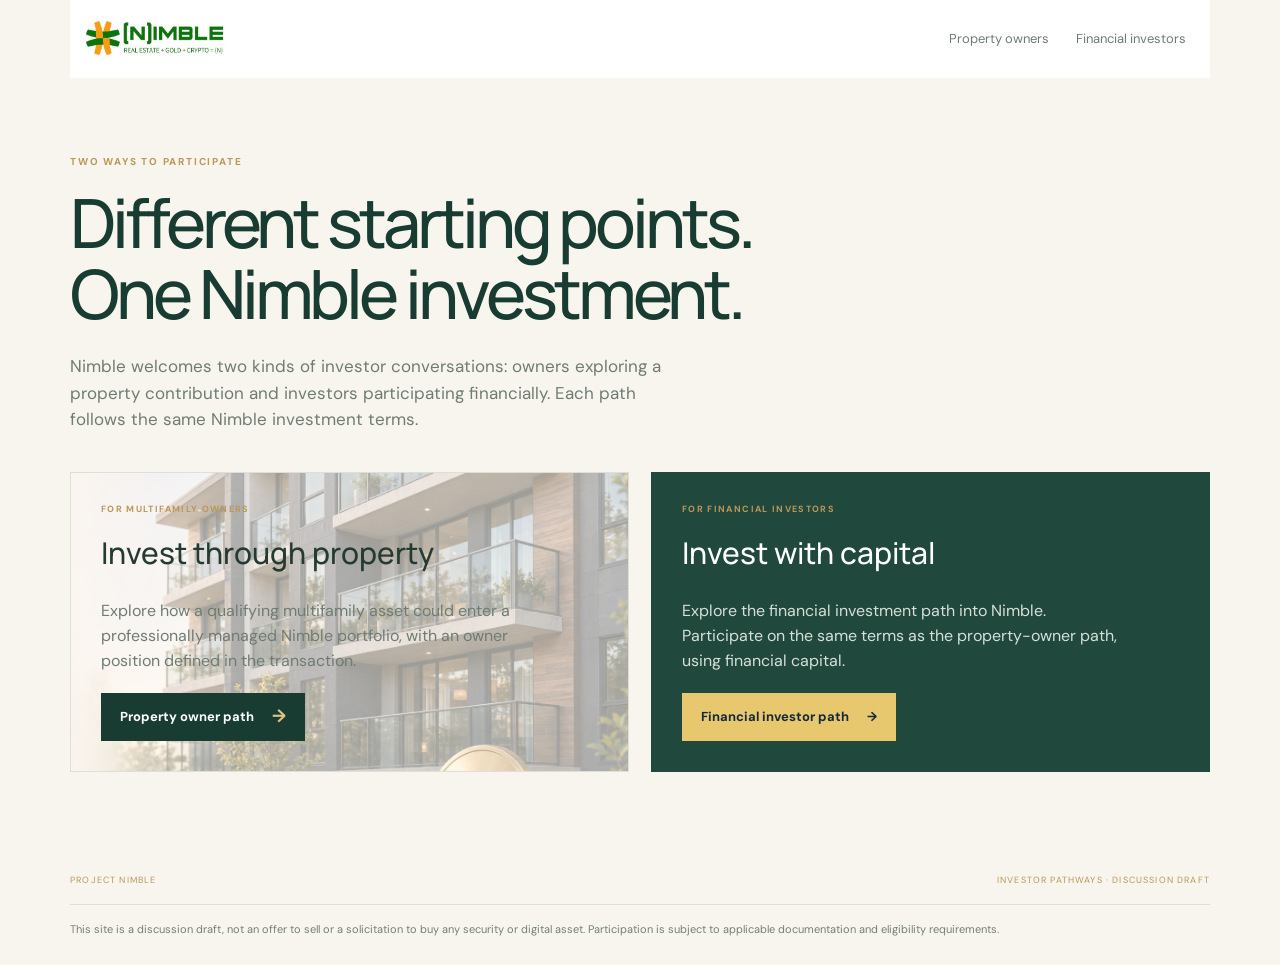
==== index.html @ d8effa25 "Refresh logo crop styling" ====
<!doctype html>
<html lang="en"><head><meta charset="utf-8"><meta name="viewport" content="width=device-width,initial-scale=1"><meta name="description" content="Choose the Project Nimble investment path that fits you."><title>Project Nimble | Investment pathways</title><link rel="stylesheet" href="styles.css?v=4"></head>
<body><header class="header container"><a class="brand" href="./"><img class="brand-logo" src="nimble-logo.jpg" alt="Project Nimble logo: Real Estate + Gold + Crypto = (N)"></a><nav class="nav"><a href="property-owners.html">Property owners</a><a href="financial-investors.html">Financial investors</a></nav></header>
<main class="container persona-hub"><p class="kicker">Two ways to participate</p><h1>Different starting points.<br>One Nimble investment.</h1><p class="hub-intro">Nimble welcomes two kinds of investor conversations: owners exploring a property contribution and investors participating financially. Each path follows the same Nimble investment terms.</p>
<div class="hub-grid"><a class="hub-card" href="property-owners.html"><span class="badge">For multifamily owners</span><h2>Invest through property</h2><p>Explore how a qualifying multifamily asset could enter a professionally managed Nimble portfolio, with an owner position defined in the transaction.</p><span class="button primary">Property owner path <b>→</b></span></a><a class="hub-card dark" href="financial-investors.html"><span class="badge">For financial investors</span><h2>Invest with capital</h2><p>Explore the financial investment path into Nimble. Participate on the same terms as the property-owner path, using financial capital.</p><span class="button" style="background:#e8c86f;color:#142a3b">Financial investor path <b>→</b></span></a></div></main>
<footer class="container footer"><div class="footer-top"><span>PROJECT NIMBLE</span><span>Investor pathways · Discussion draft</span></div><div class="disclaimer">This site is a discussion draft, not an offer to sell or a solicitation to buy any security or digital asset. Participation is subject to applicable documentation and eligibility requirements.</div></footer></body></html>
---- styles.css ----
@import url('https://fonts.googleapis.com/css2?family=DM+Sans:wght@400;500;600;700&family=Manrope:wght@400;500;600;700;800&display=swap');
:root{--paper:#f6f5ef;--ink:#20342c;--forest:#183b2f;--green:#70965d;--gold:#b68e43;--line:#d8ded6;--muted:#68756d;--panel:#fffefa;--tint:#e8eee5;--accent:#79965e;--shadow:0 24px 60px #1b38240e}
*{box-sizing:border-box}html{scroll-behavior:smooth}body{margin:0;background:var(--paper);color:var(--ink);font:16px/1.55 'DM Sans',sans-serif;-webkit-font-smoothing:antialiased}a{color:inherit;text-decoration:none}button,a{font:inherit}.container{width:min(1140px,calc(100% - 48px));margin:0 auto}.header{height:78px;display:flex;align-items:center;justify-content:space-between;border-bottom:1px solid var(--line);background:#fff;position:sticky;top:0;z-index:5;backdrop-filter:blur(12px)}.brand{font:700 17px Manrope,sans-serif;letter-spacing:.12em;color:var(--forest);display:flex;align-items:center;gap:11px}.brand-mark{width:27px;height:27px;border:1px solid var(--gold);border-radius:50%;display:grid;place-items:center;color:var(--gold);font:700 12px Manrope}.brand-logo{width:200px;height:auto;display:block;flex:none}.nav{display:flex;align-items:center;gap:27px;color:var(--muted);font-size:13px}.nav a:hover{color:var(--accent)}.nav-cta{padding:10px 15px;border:1px solid var(--forest);color:var(--forest);font-weight:600}.kicker{font-size:10px;font-weight:700;letter-spacing:.18em;text-transform:uppercase;color:var(--gold);margin:0 0 17px}.hero{padding:82px 0 74px;display:grid;grid-template-columns:1fr .9fr;gap:55px;align-items:center}.hero h1{font:500 clamp(42px,5vw,64px)/1.05 Manrope,sans-serif;letter-spacing:-.055em;color:var(--forest);margin:0;max-width:650px}.hero h1 em{font-style:normal;color:var(--accent)}.lede{font-size:17px;line-height:1.7;max-width:570px;color:var(--muted);margin:23px 0 28px}.actions{display:flex;gap:13px;align-items:center;flex-wrap:wrap}.button{display:inline-flex;min-height:48px;padding:0 19px;align-items:center;gap:18px;font-size:13px;font-weight:700}.primary{background:var(--forest);color:#fff}.primary b{color:#e0c37c;font-size:18px}.secondary{border:1px solid var(--line);background:var(--panel)}.hero-note{margin-top:24px;color:#79847d;font-size:11px;max-width:420px}.visual{min-height:410px;background:var(--tint);position:relative;display:flex;align-items:center;justify-content:center;overflow:hidden}.visual img{position:absolute;width:88%;height:88%;object-fit:contain;z-index:2}.visual:before{content:'';position:absolute;width:280px;height:280px;border:1px solid #c9d4c5;border-radius:50%;right:-73px;top:-117px}.visual:after{content:'';position:absolute;inset:20px;border:1px solid #ffffffb0;z-index:1}.visual-label{position:absolute;bottom:18px;left:20px;z-index:3;font-size:9px;letter-spacing:.14em;color:#718073;text-transform:uppercase}.section{padding:78px 0}.section.alt{background:#edf0e9}.section-head{max-width:680px;margin-bottom:34px}.section-head h2{font:500 clamp(30px,3.6vw,43px)/1.15 Manrope,sans-serif;letter-spacing:-.045em;color:var(--forest);margin:0}.section-head p{color:var(--muted);max-width:600px;line-height:1.7}.steps{display:grid;grid-template-columns:repeat(3,1fr);gap:16px}.step{background:var(--panel);border:1px solid var(--line);padding:24px;min-height:190px}.num{font:600 11px Manrope;color:var(--gold);letter-spacing:.12em}.step h3{font:600 18px Manrope;margin:20px 0 9px;color:var(--forest)}.step p{color:var(--muted);font-size:14px;margin:0}.example{display:grid;grid-template-columns:.8fr 1.2fr;gap:38px;align-items:center;background:var(--forest);color:#fff;padding:37px}.example .kicker{color:#dbc17e}.example h2{font:500 34px/1.1 Manrope;margin:0 0 14px}.example p{color:#d1dbd3;font-size:14px}.example-figure{display:grid;grid-template-columns:1fr auto 1fr;gap:14px;align-items:center;text-align:center}.example-figure strong{font:500 clamp(24px,3vw,38px) Manrope;display:block;color:#fff}.example-figure span{font-size:10px;letter-spacing:.1em;text-transform:uppercase;color:#b8c8bc}.example-figure .arrow{color:#d7bd76;font-size:24px}.common-terms{display:flex;gap:20px;align-items:center;border-top:1px solid #ffffff36;margin-top:27px;padding-top:18px;color:#d1dbd3;font-size:13px}.common-terms strong{color:#fff}.split{display:grid;grid-template-columns:1fr 1fr;gap:20px}.split-card{padding:30px;border:1px solid var(--line);background:var(--panel)}.split-card h3{font:600 19px Manrope;margin:0 0 10px;color:var(--forest)}.split-card p{color:var(--muted);font-size:14px;margin:0}.closing{background:var(--forest);color:white;padding:62px 0;text-align:center}.closing h2{font:500 38px/1.1 Manrope;margin:0 auto 13px;max-width:650px}.closing p{max-width:620px;color:#d2ddd5;margin:0 auto 24px}.closing .primary{background:#f4f0e5;color:var(--forest)}.footer{padding:26px 0;color:#748077;font-size:11px}.footer-top{display:flex;justify-content:space-between;gap:20px;border-bottom:1px solid var(--line);padding-bottom:16px}.disclaimer{padding-top:15px;max-width:950px;line-height:1.7}
.persona-hub{padding:76px 0}.persona-hub h1{font:500 clamp(42px,6vw,68px)/1.05 Manrope;letter-spacing:-.06em;color:var(--forest);max-width:790px;margin:0}.hub-intro{max-width:620px;color:var(--muted);font-size:17px;margin:24px 0 40px}.hub-grid{display:grid;grid-template-columns:1fr 1fr;gap:22px}.hub-card{padding:30px;background:var(--panel);border:1px solid var(--line);min-height:300px;display:flex;flex-direction:column}.hub-card.dark{background:#142a3b;color:#fff;border-color:#142a3b}.hub-card h2{font:500 30px Manrope;margin:15px 0 10px}.hub-card p{color:var(--muted);max-width:440px}.hub-card.dark p{color:#c3d1db}.hub-card .button{margin-top:auto;align-self:flex-start}.badge{font-size:9px;letter-spacing:.15em;text-transform:uppercase;color:var(--gold);font-weight:700}
.visual.property-photo,.visual.capital-photo{background:#dfe5da;box-shadow:var(--shadow)}.visual.property-photo img,.visual.capital-photo img{inset:0;width:100%;height:100%;object-fit:cover}.visual.property-photo img{object-position:77% 16%}.visual.capital-photo img{object-position:center}.visual.property-photo:after,.visual.capital-photo:after{border-color:#ffffff8c}.visual.property-photo .visual-label,.visual.capital-photo .visual-label{background:#183b2ee8;color:#f6f1df;padding:8px 10px;bottom:18px;left:20px}.header{background:#fffefaee}.footer-top span{align-self:center;text-transform:uppercase;letter-spacing:.13em;font-size:9px;color:var(--gold)}
@media(max-width:760px){.container{width:min(100% - 32px,600px)}.header{height:68px}.nav a:not(.nav-cta){display:none}.hero{padding:53px 0 50px;grid-template-columns:1fr;gap:32px}.hero h1{font-size:46px}.visual{min-height:300px}.section{padding:57px 0}.steps,.split,.hub-grid{grid-template-columns:1fr}.step{min-height:0}.example{grid-template-columns:1fr;padding:26px 22px;gap:18px}.example h2{font-size:30px}.example-figure{gap:7px}.example-figure strong{font-size:24px}.example-figure span{font-size:9px}.common-terms{display:block}.common-terms strong{display:block}.footer-top{display:block}.footer-top span{display:block;margin-bottom:6px}.persona-hub{padding:55px 0}.brand-logo{width:165px}}

/* Keep the hub navigation comfortably inside the header edge. */
.header{padding-right:24px}
@media(max-width:760px){.header{padding-right:16px}}

/* Persona cards: shared Nimble green with quiet, audience-specific imagery. */
.hub-card{position:relative;isolation:isolate;overflow:hidden}
.hub-card::before{content:"";position:absolute;inset:0;z-index:-1;background:url("property-owner-hero.png") 74% center/cover no-repeat;opacity:.4}
.hub-card.dark{background:#20483c;color:#fff;border-color:#20483c}
.hub-card.dark::before{background-image:none;opacity:0}
.hub-card.dark p{color:#d6e0d9}
.hub-card>*{position:relative;z-index:1}

/* Ensure the logo/header has no rule, underline or shadow beneath it. */
.header,.brand{border-bottom:0!important;box-shadow:none!important;text-decoration:none!important}
.brand-logo{clip-path:inset(0 0 2px 0)}

/* Refined Nimble campaign system */
:root{--paper:#f7f5ee;--ink:#253b32;--forest:#183c31;--green:#7d9d77;--gold:#b99858;--line:#dedfd7;--muted:#6f7c74;--panel:#fffdf8;--tint:#edf1e9;--accent:#78956f;--shadow:0 22px 54px #1b38240b}
.header{border-bottom-color:#e6e4dc;background:#fffdf9ed}.brand-logo{width:176px;mix-blend-mode:multiply}.hero{padding:92px 0 84px;grid-template-columns:1fr .92fr;gap:68px}.hero h1{font-size:clamp(40px,4.7vw,60px);line-height:1.08;letter-spacing:-.05em}.section.alt{background:#eef1eb}.step{background:#fffdf9b8;border-color:#e0e2da;padding:27px;box-shadow:0 12px 32px #193b2e08}.example{gap:42px;background:#20483c;padding:42px;border-radius:2px;box-shadow:0 18px 48px #173b2e12}.split-card{padding:32px;border-color:#e0e1d9;background:#fffdf9b8}.closing{background:#1d4136;padding:68px 0}.visual.property-photo,.visual.capital-photo{background:#e7ebe3;border:1px solid #e1e2d9}.visual.property-photo .visual-label,.visual.capital-photo .visual-label{background:#183b2fc7;backdrop-filter:blur(8px)}
@media(max-width:760px){.hero{padding:58px 0 54px;grid-template-columns:1fr;gap:36px}.brand-logo{width:160px}.example{padding:29px 23px;gap:22px}}

/* Integrate the logo and navigation with the page instead of a separate strip. */
.header{padding-right:24px;border-bottom:0;background:#fff}
.brand-logo{mix-blend-mode:multiply}
@media(max-width:760px){.header{padding-right:16px}}
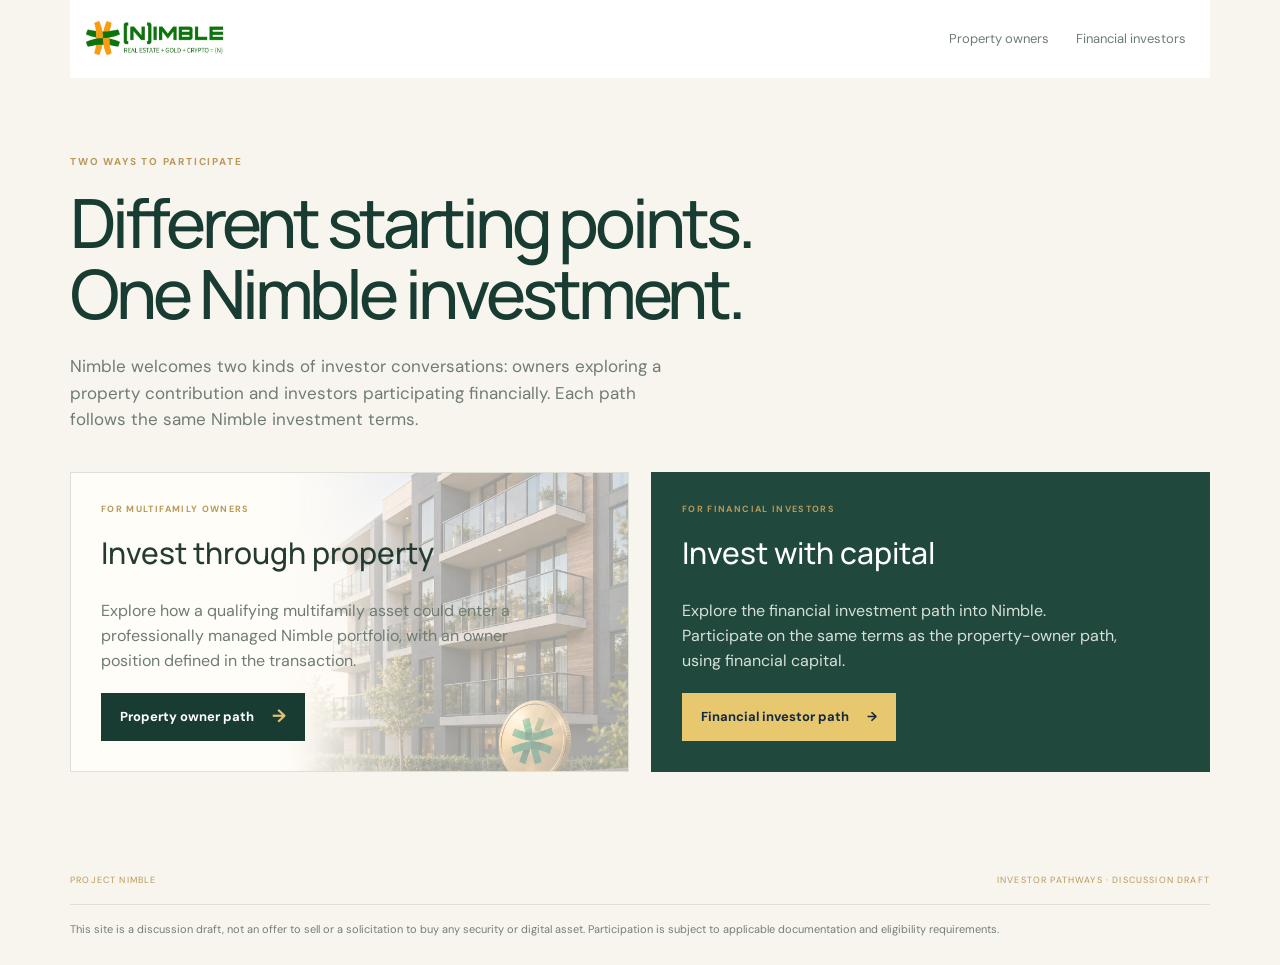
==== commit ae130cb5: "Refresh property card image styling" ====
--- a/index.html
+++ b/index.html
@@ -1,5 +1,5 @@
 <!doctype html>
-<html lang="en"><head><meta charset="utf-8"><meta name="viewport" content="width=device-width,initial-scale=1"><meta name="description" content="Choose the Project Nimble investment path that fits you."><title>Project Nimble | Investment pathways</title><link rel="stylesheet" href="styles.css?v=4"></head>
+<html lang="en"><head><meta charset="utf-8"><meta name="viewport" content="width=device-width,initial-scale=1"><meta name="description" content="Choose the Project Nimble investment path that fits you."><title>Project Nimble | Investment pathways</title><link rel="stylesheet" href="styles.css?v=5"></head>
 <body><header class="header container"><a class="brand" href="./"><img class="brand-logo" src="nimble-logo.jpg" alt="Project Nimble logo: Real Estate + Gold + Crypto = (N)"></a><nav class="nav"><a href="property-owners.html">Property owners</a><a href="financial-investors.html">Financial investors</a></nav></header>
 <main class="container persona-hub"><p class="kicker">Two ways to participate</p><h1>Different starting points.<br>One Nimble investment.</h1><p class="hub-intro">Nimble welcomes two kinds of investor conversations: owners exploring a property contribution and investors participating financially. Each path follows the same Nimble investment terms.</p>
 <div class="hub-grid"><a class="hub-card" href="property-owners.html"><span class="badge">For multifamily owners</span><h2>Invest through property</h2><p>Explore how a qualifying multifamily asset could enter a professionally managed Nimble portfolio, with an owner position defined in the transaction.</p><span class="button primary">Property owner path <b>→</b></span></a><a class="hub-card dark" href="financial-investors.html"><span class="badge">For financial investors</span><h2>Invest with capital</h2><p>Explore the financial investment path into Nimble. Participate on the same terms as the property-owner path, using financial capital.</p><span class="button" style="background:#e8c86f;color:#142a3b">Financial investor path <b>→</b></span></a></div></main>
--- a/styles.css
+++ b/styles.css
@@ -16,6 +16,7 @@
 .hub-card.dark::before{background-image:none;opacity:0}
 .hub-card.dark p{color:#d6e0d9}
 .hub-card>*{position:relative;z-index:1}
+.hub-card:not(.dark)::before{left:auto;width:64%;background-size:cover;background-position:center;opacity:.4;-webkit-mask-image:linear-gradient(to right,transparent 0,#000 42%);mask-image:linear-gradient(to right,transparent 0,#000 42%)}
 
 /* Ensure the logo/header has no rule, underline or shadow beneath it. */
 .header,.brand{border-bottom:0!important;box-shadow:none!important;text-decoration:none!important}
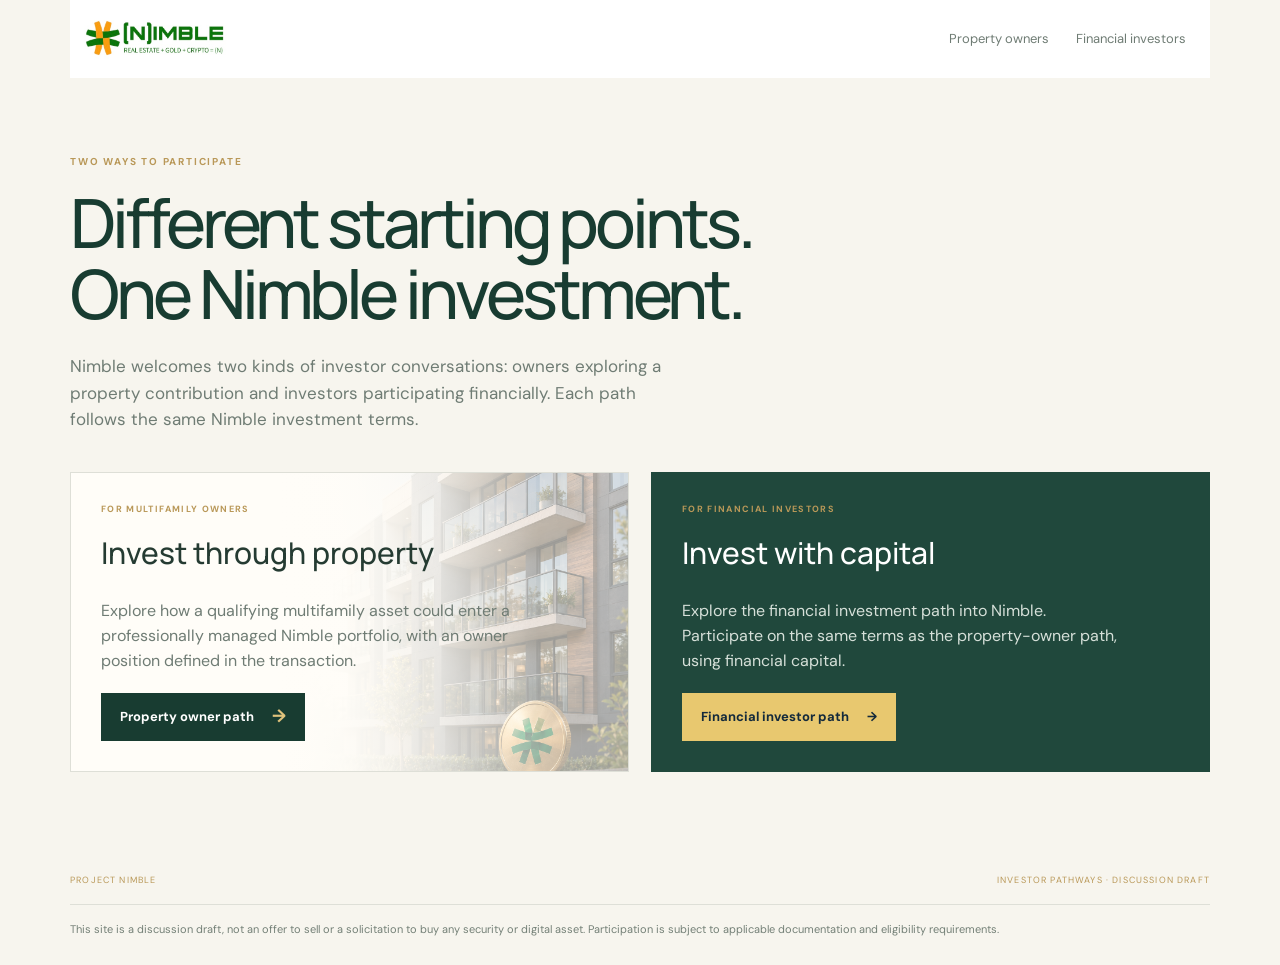
==== commit 76b605bb: "Fix sell sheet overflow and rebuild investor infographics" ====
--- a/index.html
+++ b/index.html
@@ -1,5 +1,5 @@
 <!doctype html>
-<html lang="en"><head><meta charset="utf-8"><meta name="viewport" content="width=device-width,initial-scale=1"><meta name="description" content="Choose the Project Nimble investment path that fits you."><title>Project Nimble | Investment pathways</title><link rel="stylesheet" href="styles.css?v=5"></head>
+<html lang="en"><head><meta charset="utf-8"><meta name="viewport" content="width=device-width,initial-scale=1"><meta name="description" content="Choose the Project Nimble investment path that fits you."><title>Project Nimble | Investment pathways</title><link rel="stylesheet" href="styles.css?v=6"></head>
 <body><header class="header container"><a class="brand" href="./"><img class="brand-logo" src="nimble-logo.jpg" alt="Project Nimble logo: Real Estate + Gold + Crypto = (N)"></a><nav class="nav"><a href="property-owners.html">Property owners</a><a href="financial-investors.html">Financial investors</a></nav></header>
 <main class="container persona-hub"><p class="kicker">Two ways to participate</p><h1>Different starting points.<br>One Nimble investment.</h1><p class="hub-intro">Nimble welcomes two kinds of investor conversations: owners exploring a property contribution and investors participating financially. Each path follows the same Nimble investment terms.</p>
 <div class="hub-grid"><a class="hub-card" href="property-owners.html"><span class="badge">For multifamily owners</span><h2>Invest through property</h2><p>Explore how a qualifying multifamily asset could enter a professionally managed Nimble portfolio, with an owner position defined in the transaction.</p><span class="button primary">Property owner path <b>→</b></span></a><a class="hub-card dark" href="financial-investors.html"><span class="badge">For financial investors</span><h2>Invest with capital</h2><p>Explore the financial investment path into Nimble. Participate on the same terms as the property-owner path, using financial capital.</p><span class="button" style="background:#e8c86f;color:#142a3b">Financial investor path <b>→</b></span></a></div></main>
--- a/styles.css
+++ b/styles.css
@@ -17,6 +17,8 @@
 .hub-card.dark p{color:#d6e0d9}
 .hub-card>*{position:relative;z-index:1}
 .hub-card:not(.dark)::before{left:auto;width:64%;background-size:cover;background-position:center;opacity:.4;-webkit-mask-image:linear-gradient(to right,transparent 0,#000 42%);mask-image:linear-gradient(to right,transparent 0,#000 42%)}
+.hub-card:not(.dark)::after{content:"";position:absolute;inset:0;z-index:0;background:linear-gradient(to right,rgba(255,253,248,.98) 0%,rgba(255,253,248,.94) 48%,rgba(255,253,248,.66) 66%,transparent 84%);pointer-events:none}
+.hub-card:not(.dark)>*{z-index:2}
 
 /* Ensure the logo/header has no rule, underline or shadow beneath it. */
 .header,.brand{border-bottom:0!important;box-shadow:none!important;text-decoration:none!important}
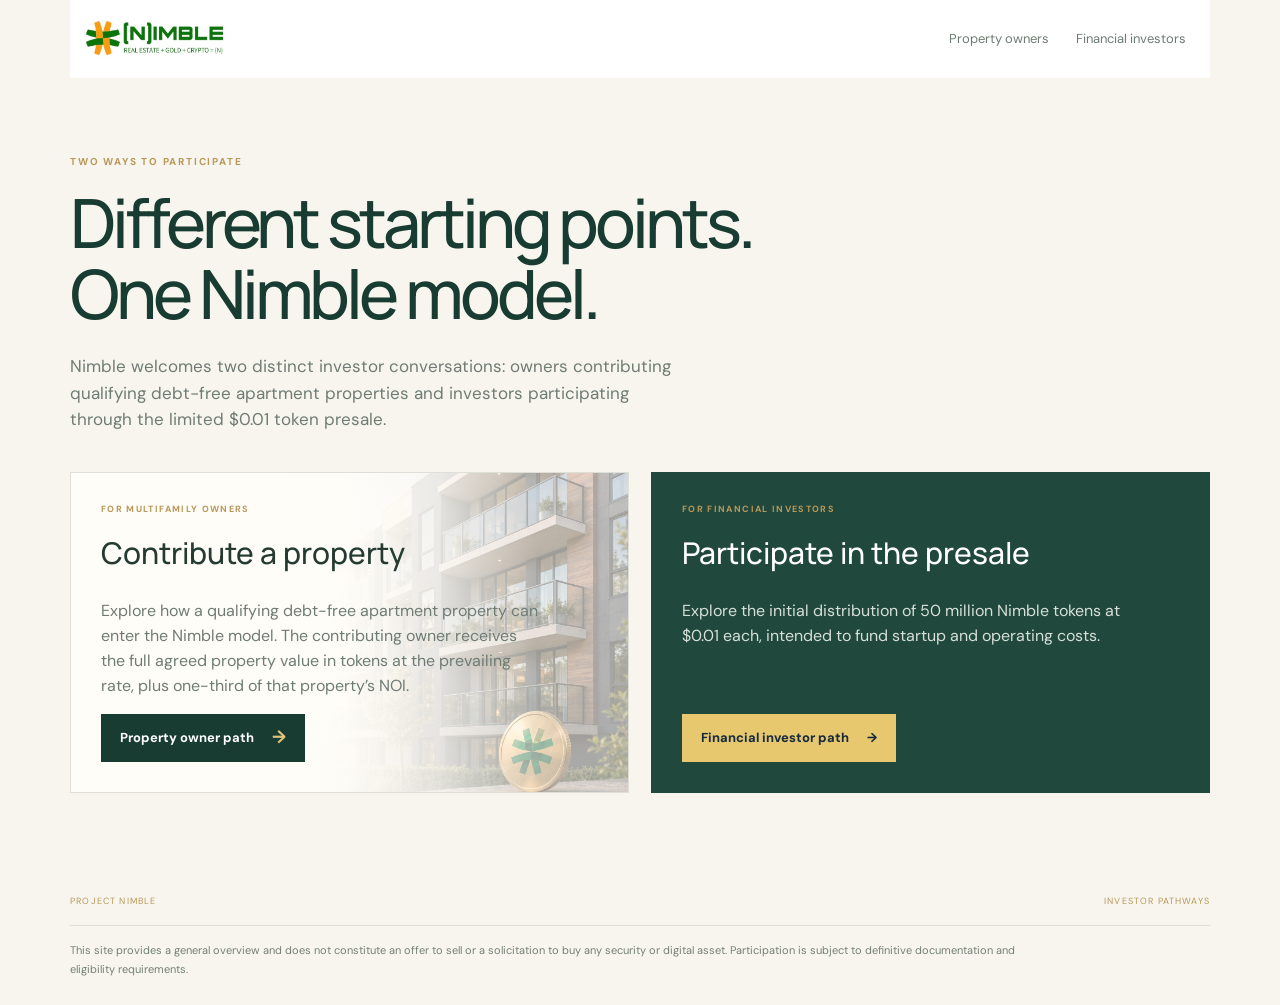
==== commit 0433525e: "Clarify Nimble investor pathways" ====
--- a/index.html
+++ b/index.html
@@ -1,6 +1,6 @@
 <!doctype html>
-<html lang="en"><head><meta charset="utf-8"><meta name="viewport" content="width=device-width,initial-scale=1"><meta name="description" content="Choose the Project Nimble investment path that fits you."><title>Project Nimble | Investment pathways</title><link rel="stylesheet" href="styles.css?v=6"></head>
+<html lang="en"><head><meta charset="utf-8"><meta name="viewport" content="width=device-width,initial-scale=1"><meta name="description" content="Choose the Project Nimble investment path that fits you."><title>Project Nimble | Investment pathways</title><link rel="stylesheet" href="styles.css?v=7"></head>
 <body><header class="header container"><a class="brand" href="./"><img class="brand-logo" src="nimble-logo.jpg" alt="Project Nimble logo: Real Estate + Gold + Crypto = (N)"></a><nav class="nav"><a href="property-owners.html">Property owners</a><a href="financial-investors.html">Financial investors</a></nav></header>
-<main class="container persona-hub"><p class="kicker">Two ways to participate</p><h1>Different starting points.<br>One Nimble investment.</h1><p class="hub-intro">Nimble welcomes two kinds of investor conversations: owners exploring a property contribution and investors participating financially. Each path follows the same Nimble investment terms.</p>
-<div class="hub-grid"><a class="hub-card" href="property-owners.html"><span class="badge">For multifamily owners</span><h2>Invest through property</h2><p>Explore how a qualifying multifamily asset could enter a professionally managed Nimble portfolio, with an owner position defined in the transaction.</p><span class="button primary">Property owner path <b>→</b></span></a><a class="hub-card dark" href="financial-investors.html"><span class="badge">For financial investors</span><h2>Invest with capital</h2><p>Explore the financial investment path into Nimble. Participate on the same terms as the property-owner path, using financial capital.</p><span class="button" style="background:#e8c86f;color:#142a3b">Financial investor path <b>→</b></span></a></div></main>
-<footer class="container footer"><div class="footer-top"><span>PROJECT NIMBLE</span><span>Investor pathways · Discussion draft</span></div><div class="disclaimer">This site is a discussion draft, not an offer to sell or a solicitation to buy any security or digital asset. Participation is subject to applicable documentation and eligibility requirements.</div></footer></body></html>
+<main class="container persona-hub"><p class="kicker">Two ways to participate</p><h1>Different starting points.<br>One Nimble model.</h1><p class="hub-intro">Nimble welcomes two distinct investor conversations: owners contributing qualifying debt-free apartment properties and investors participating through the limited $0.01 token presale.</p>
+<div class="hub-grid"><a class="hub-card" href="property-owners.html"><span class="badge">For multifamily owners</span><h2>Contribute a property</h2><p>Explore how a qualifying debt-free apartment property can enter the Nimble model. The contributing owner receives the full agreed property value in tokens at the prevailing rate, plus one-third of that property’s NOI.</p><span class="button primary">Property owner path <b>→</b></span></a><a class="hub-card dark" href="financial-investors.html"><span class="badge">For financial investors</span><h2>Participate in the presale</h2><p>Explore the initial distribution of 50 million Nimble tokens at $0.01 each, intended to fund startup and operating costs.</p><span class="button" style="background:#e8c86f;color:#142a3b">Financial investor path <b>→</b></span></a></div></main>
+<footer class="container footer"><div class="footer-top"><span>PROJECT NIMBLE</span><span>Investor pathways</span></div><div class="disclaimer">This site provides a general overview and does not constitute an offer to sell or a solicitation to buy any security or digital asset. Participation is subject to definitive documentation and eligibility requirements.</div></footer></body></html>
--- a/styles.css
+++ b/styles.css
@@ -32,4 +32,38 @@
 /* Integrate the logo and navigation with the page instead of a separate strip. */
 .header{padding-right:24px;border-bottom:0;background:#fff}
 .brand-logo{mix-blend-mode:multiply}
+.example-figure>div:first-child,.example-figure>div:last-child{position:relative;padding:16px 10px 14px;border:1px solid #ffffff26;background:linear-gradient(145deg,#ffffff12,#ffffff04);border-radius:3px}
+.example-figure>div:first-child:before,.example-figure>div:last-child:before{content:'VALUE IN';position:absolute;top:-8px;left:12px;padding:0 6px;background:#20483c;color:#dbc17e;font:700 8px Manrope;letter-spacing:.14em}
+.example-figure>div:last-child:before{content:'COIN ALLOCATION'}
+.allocation-steps{margin-top:22px;position:relative}
+.allocation-steps .step{position:relative;overflow:hidden;border:1px solid #dfe4dc;background:linear-gradient(150deg,#fffdf8 10%,#eef2eb 100%);box-shadow:0 14px 32px #173b2e0c}
+.allocation-steps .step:after{content:attr(data-share);position:absolute;right:12px;bottom:-35px;font:500 94px/1 Manrope;color:#183c310d;pointer-events:none}
+.allocation-steps .step:nth-child(2){background:linear-gradient(150deg,#fffdf8 10%,#f1eadb 100%)}
+.allocation-steps .step h3,.allocation-steps .step p,.allocation-steps .step .num{position:relative;z-index:1}
+.allocation-steps .num{display:inline-block;padding:6px 9px;border-radius:30px;background:#b9985818}
+.example-figure>div:first-child:before{content:'PROPERTY VALUE';}
+.property-example .example-figure>div:first-child:before{content:'PROPERTY VALUE';}
+.capital-example .example-figure>div:first-child:before{content:'CAPITAL INVESTED';}
+.allocation-heading{display:flex;align-items:center;gap:14px;margin:28px 0 14px;color:var(--gold);font:700 10px Manrope;letter-spacing:.18em;text-transform:uppercase}
+.allocation-heading:after{content:'';height:1px;flex:1;background:linear-gradient(90deg,#b9985860,transparent)}
+.section .steps[style*="margin-top:20px"] .step{position:relative;overflow:hidden;background:linear-gradient(140deg,#fffdf9,#edf2eb);border-color:#dfe4dc;box-shadow:0 14px 30px #183c310c}
+.section .steps[style*="margin-top:20px"] .step:nth-child(2){background:linear-gradient(140deg,#fffdf9,#f0e8d8)}
+.section .steps[style*="margin-top:20px"] .step:after{content:'⅓';position:absolute;right:12px;bottom:-30px;font:500 104px/1 Manrope;color:#183c310c}
+.section .steps[style*="margin-top:20px"] .step .num{display:inline-block;padding:6px 9px;border-radius:30px;background:#b9985818}
+.split-card{position:relative;overflow:hidden}
+.split-card:first-child:before{content:'⅓';position:absolute;right:18px;top:-14px;font:500 76px Manrope;color:#183c310b}
 @media(max-width:760px){.header{padding-right:16px}}
+
+/* Bring the three-part allocation forward and give it a quieter visual hierarchy. */
+.example .allocation-summary{border:0;border-left:2px solid #d7bd76;margin:0 0 18px;padding:0 0 0 12px;gap:6px;align-items:flex-start;flex-direction:column;font-size:12px;color:#d1dbd3}
+.example .allocation-summary strong{font-size:13px;color:#f3e5b6}
+.example .example-figure{margin-top:2px}
+@media(max-width:760px){.example .allocation-summary{display:flex;margin-bottom:14px}.example .allocation-summary strong{display:block}}
+
+/* Allocation is the first information section after each hero. */
+.allocation-overview .section-head{margin-bottom:25px}
+.allocation-overview .step{min-height:172px}
+
+/* Keep anchored sections clear of the sticky navigation and fit small screens. */
+#allocation{scroll-margin-top:90px}
+@media(max-width:380px){.brand-logo{width:124px}.header{padding-right:12px}.nav{gap:0}.nav-cta{padding:8px 9px;font-size:11px;white-space:nowrap}}
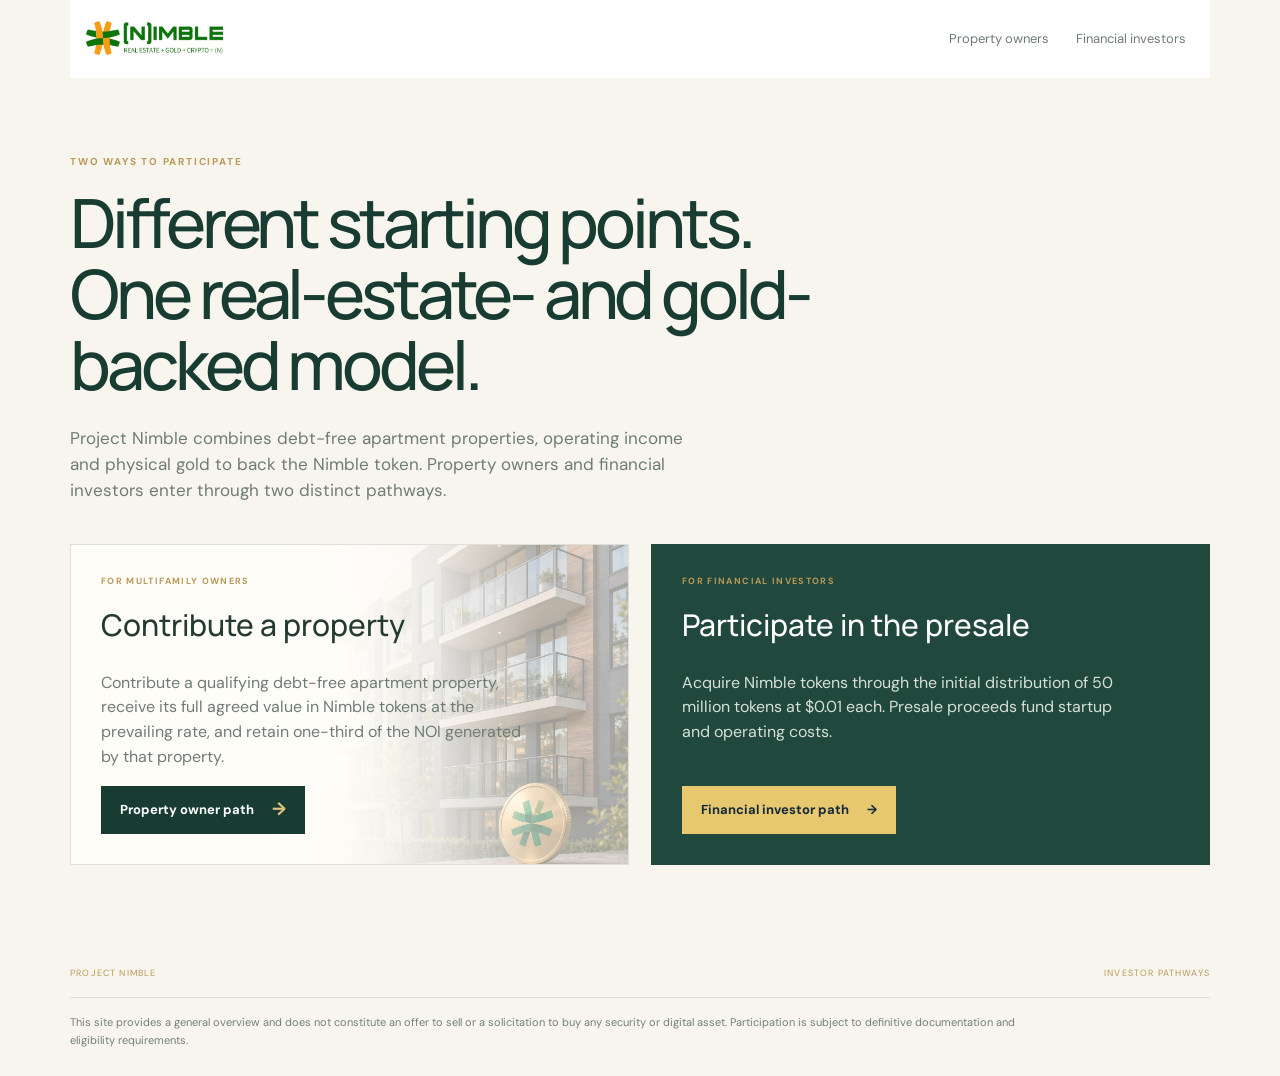
==== commit 07d7d550: "Strengthen Nimble hub positioning" ====
--- a/index.html
+++ b/index.html
@@ -1,6 +1,6 @@
 <!doctype html>
-<html lang="en"><head><meta charset="utf-8"><meta name="viewport" content="width=device-width,initial-scale=1"><meta name="description" content="Choose the Project Nimble investment path that fits you."><title>Project Nimble | Investment pathways</title><link rel="stylesheet" href="styles.css?v=7"></head>
+<html lang="en"><head><meta charset="utf-8"><meta name="viewport" content="width=device-width,initial-scale=1"><meta name="description" content="Choose a Project Nimble pathway into a real-estate- and gold-backed token model."><title>Project Nimble | Investment pathways</title><link rel="stylesheet" href="styles.css?v=7"></head>
 <body><header class="header container"><a class="brand" href="./"><img class="brand-logo" src="nimble-logo.jpg" alt="Project Nimble logo: Real Estate + Gold + Crypto = (N)"></a><nav class="nav"><a href="property-owners.html">Property owners</a><a href="financial-investors.html">Financial investors</a></nav></header>
-<main class="container persona-hub"><p class="kicker">Two ways to participate</p><h1>Different starting points.<br>One Nimble model.</h1><p class="hub-intro">Nimble welcomes two distinct investor conversations: owners contributing qualifying debt-free apartment properties and investors participating through the limited $0.01 token presale.</p>
-<div class="hub-grid"><a class="hub-card" href="property-owners.html"><span class="badge">For multifamily owners</span><h2>Contribute a property</h2><p>Explore how a qualifying debt-free apartment property can enter the Nimble model. The contributing owner receives the full agreed property value in tokens at the prevailing rate, plus one-third of that property’s NOI.</p><span class="button primary">Property owner path <b>→</b></span></a><a class="hub-card dark" href="financial-investors.html"><span class="badge">For financial investors</span><h2>Participate in the presale</h2><p>Explore the initial distribution of 50 million Nimble tokens at $0.01 each, intended to fund startup and operating costs.</p><span class="button" style="background:#e8c86f;color:#142a3b">Financial investor path <b>→</b></span></a></div></main>
+<main class="container persona-hub"><p class="kicker">Two ways to participate</p><h1>Different starting points.<br>One real-estate- and gold-backed model.</h1><p class="hub-intro">Project Nimble combines debt-free apartment properties, operating income and physical gold to back the Nimble token. Property owners and financial investors enter through two distinct pathways.</p>
+<div class="hub-grid"><a class="hub-card" href="property-owners.html"><span class="badge">For multifamily owners</span><h2>Contribute a property</h2><p>Contribute a qualifying debt-free apartment property, receive its full agreed value in Nimble tokens at the prevailing rate, and retain one-third of the NOI generated by that property.</p><span class="button primary">Property owner path <b>→</b></span></a><a class="hub-card dark" href="financial-investors.html"><span class="badge">For financial investors</span><h2>Participate in the presale</h2><p>Acquire Nimble tokens through the initial distribution of 50 million tokens at $0.01 each. Presale proceeds fund startup and operating costs.</p><span class="button" style="background:#e8c86f;color:#142a3b">Financial investor path <b>→</b></span></a></div></main>
 <footer class="container footer"><div class="footer-top"><span>PROJECT NIMBLE</span><span>Investor pathways</span></div><div class="disclaimer">This site provides a general overview and does not constitute an offer to sell or a solicitation to buy any security or digital asset. Participation is subject to definitive documentation and eligibility requirements.</div></footer></body></html>
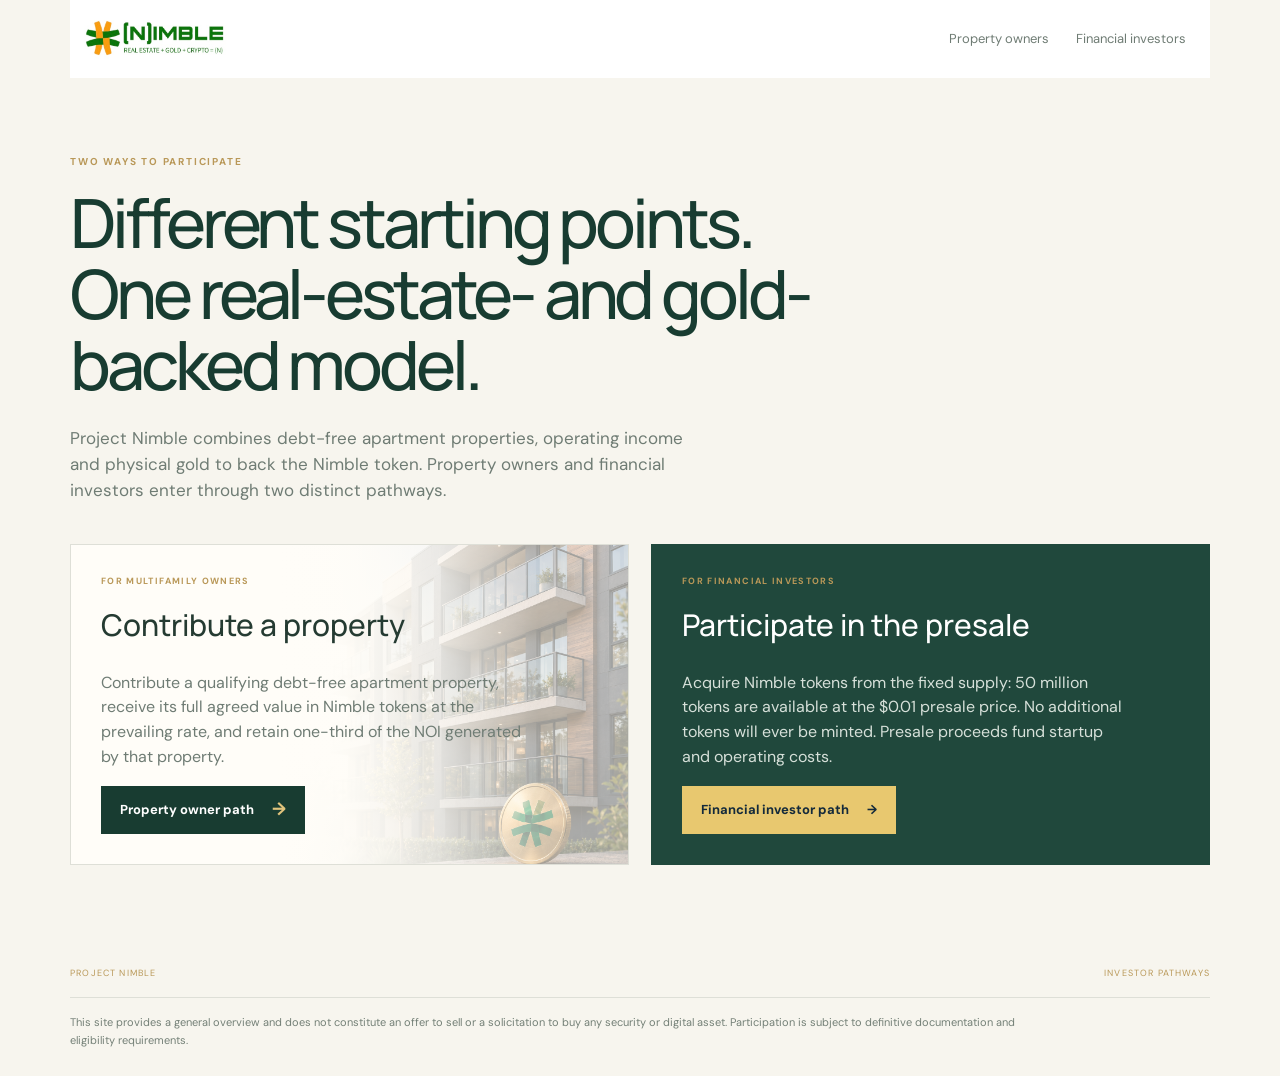
==== commit 9d0555f4: "Clarify fixed token supply on investor hub" ====
--- a/index.html
+++ b/index.html
@@ -2,5 +2,5 @@
 <html lang="en"><head><meta charset="utf-8"><meta name="viewport" content="width=device-width,initial-scale=1"><meta name="description" content="Choose a Project Nimble pathway into a real-estate- and gold-backed token model."><title>Project Nimble | Investment pathways</title><link rel="stylesheet" href="styles.css?v=7"></head>
 <body><header class="header container"><a class="brand" href="./"><img class="brand-logo" src="nimble-logo.jpg" alt="Project Nimble logo: Real Estate + Gold + Crypto = (N)"></a><nav class="nav"><a href="property-owners.html">Property owners</a><a href="financial-investors.html">Financial investors</a></nav></header>
 <main class="container persona-hub"><p class="kicker">Two ways to participate</p><h1>Different starting points.<br>One real-estate- and gold-backed model.</h1><p class="hub-intro">Project Nimble combines debt-free apartment properties, operating income and physical gold to back the Nimble token. Property owners and financial investors enter through two distinct pathways.</p>
-<div class="hub-grid"><a class="hub-card" href="property-owners.html"><span class="badge">For multifamily owners</span><h2>Contribute a property</h2><p>Contribute a qualifying debt-free apartment property, receive its full agreed value in Nimble tokens at the prevailing rate, and retain one-third of the NOI generated by that property.</p><span class="button primary">Property owner path <b>→</b></span></a><a class="hub-card dark" href="financial-investors.html"><span class="badge">For financial investors</span><h2>Participate in the presale</h2><p>Acquire Nimble tokens through the initial distribution of 50 million tokens at $0.01 each. Presale proceeds fund startup and operating costs.</p><span class="button" style="background:#e8c86f;color:#142a3b">Financial investor path <b>→</b></span></a></div></main>
+<div class="hub-grid"><a class="hub-card" href="property-owners.html"><span class="badge">For multifamily owners</span><h2>Contribute a property</h2><p>Contribute a qualifying debt-free apartment property, receive its full agreed value in Nimble tokens at the prevailing rate, and retain one-third of the NOI generated by that property.</p><span class="button primary">Property owner path <b>→</b></span></a><a class="hub-card dark" href="financial-investors.html"><span class="badge">For financial investors</span><h2>Participate in the presale</h2><p>Acquire Nimble tokens from the fixed supply: 50 million tokens are available at the $0.01 presale price. No additional tokens will ever be minted. Presale proceeds fund startup and operating costs.</p><span class="button" style="background:#e8c86f;color:#142a3b">Financial investor path <b>→</b></span></a></div></main>
 <footer class="container footer"><div class="footer-top"><span>PROJECT NIMBLE</span><span>Investor pathways</span></div><div class="disclaimer">This site provides a general overview and does not constitute an offer to sell or a solicitation to buy any security or digital asset. Participation is subject to definitive documentation and eligibility requirements.</div></footer></body></html>
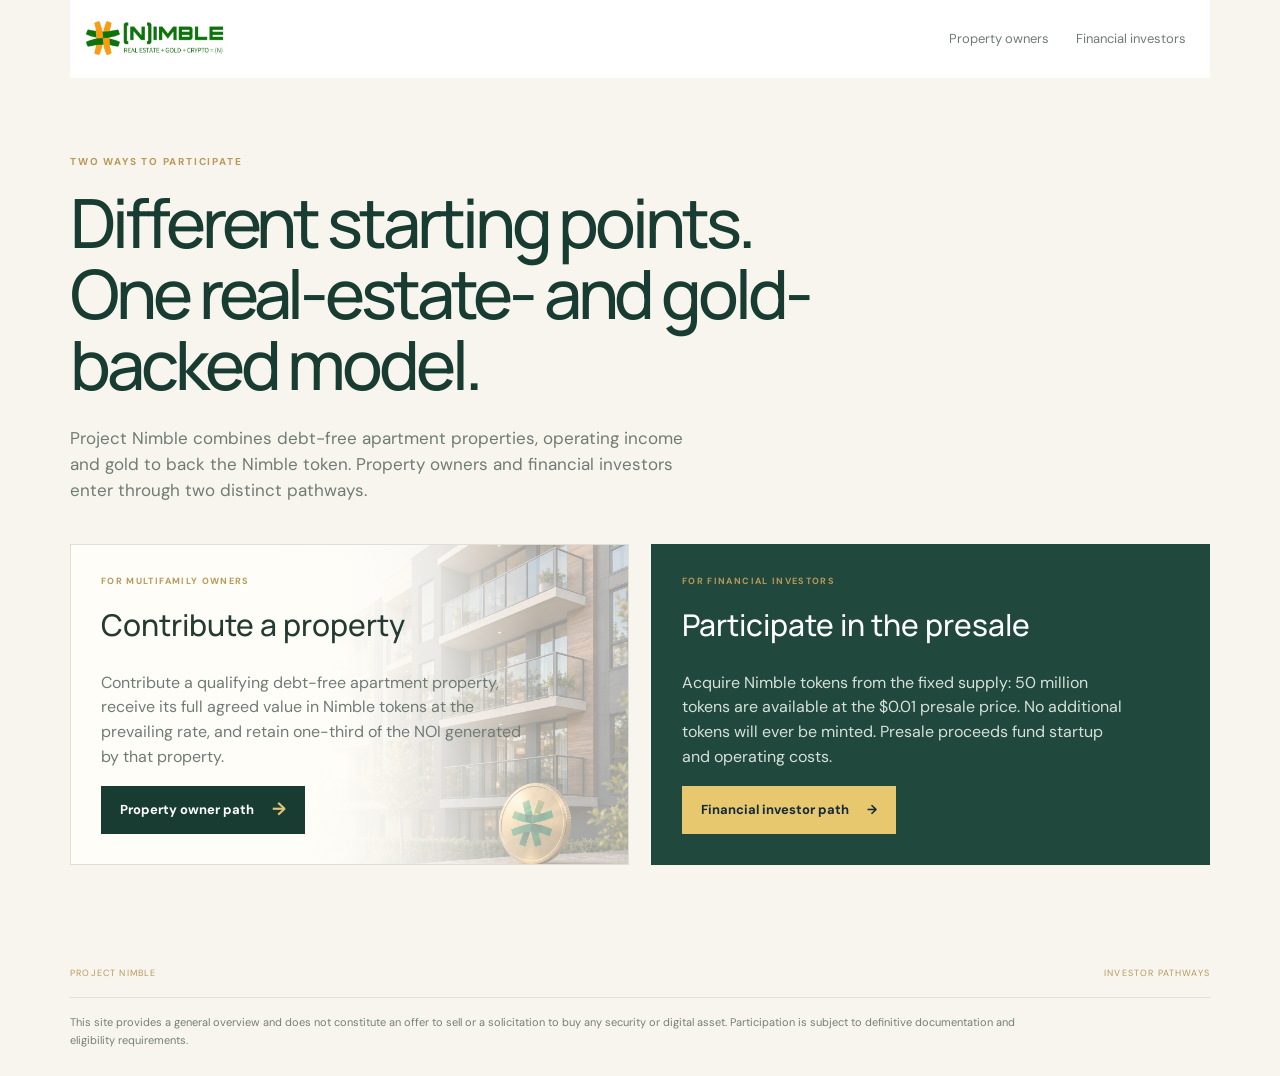
==== commit 23dbeada: "Remove physical from gold backing copy" ====
--- a/index.html
+++ b/index.html
@@ -1,6 +1,6 @@
 <!doctype html>
 <html lang="en"><head><meta charset="utf-8"><meta name="viewport" content="width=device-width,initial-scale=1"><meta name="description" content="Choose a Project Nimble pathway into a real-estate- and gold-backed token model."><title>Project Nimble | Investment pathways</title><link rel="stylesheet" href="styles.css?v=7"></head>
 <body><header class="header container"><a class="brand" href="./"><img class="brand-logo" src="nimble-logo.jpg" alt="Project Nimble logo: Real Estate + Gold + Crypto = (N)"></a><nav class="nav"><a href="property-owners.html">Property owners</a><a href="financial-investors.html">Financial investors</a></nav></header>
-<main class="container persona-hub"><p class="kicker">Two ways to participate</p><h1>Different starting points.<br>One real-estate- and gold-backed model.</h1><p class="hub-intro">Project Nimble combines debt-free apartment properties, operating income and physical gold to back the Nimble token. Property owners and financial investors enter through two distinct pathways.</p>
+<main class="container persona-hub"><p class="kicker">Two ways to participate</p><h1>Different starting points.<br>One real-estate- and gold-backed model.</h1><p class="hub-intro">Project Nimble combines debt-free apartment properties, operating income and gold to back the Nimble token. Property owners and financial investors enter through two distinct pathways.</p>
 <div class="hub-grid"><a class="hub-card" href="property-owners.html"><span class="badge">For multifamily owners</span><h2>Contribute a property</h2><p>Contribute a qualifying debt-free apartment property, receive its full agreed value in Nimble tokens at the prevailing rate, and retain one-third of the NOI generated by that property.</p><span class="button primary">Property owner path <b>→</b></span></a><a class="hub-card dark" href="financial-investors.html"><span class="badge">For financial investors</span><h2>Participate in the presale</h2><p>Acquire Nimble tokens from the fixed supply: 50 million tokens are available at the $0.01 presale price. No additional tokens will ever be minted. Presale proceeds fund startup and operating costs.</p><span class="button" style="background:#e8c86f;color:#142a3b">Financial investor path <b>→</b></span></a></div></main>
 <footer class="container footer"><div class="footer-top"><span>PROJECT NIMBLE</span><span>Investor pathways</span></div><div class="disclaimer">This site provides a general overview and does not constitute an offer to sell or a solicitation to buy any security or digital asset. Participation is subject to definitive documentation and eligibility requirements.</div></footer></body></html>
